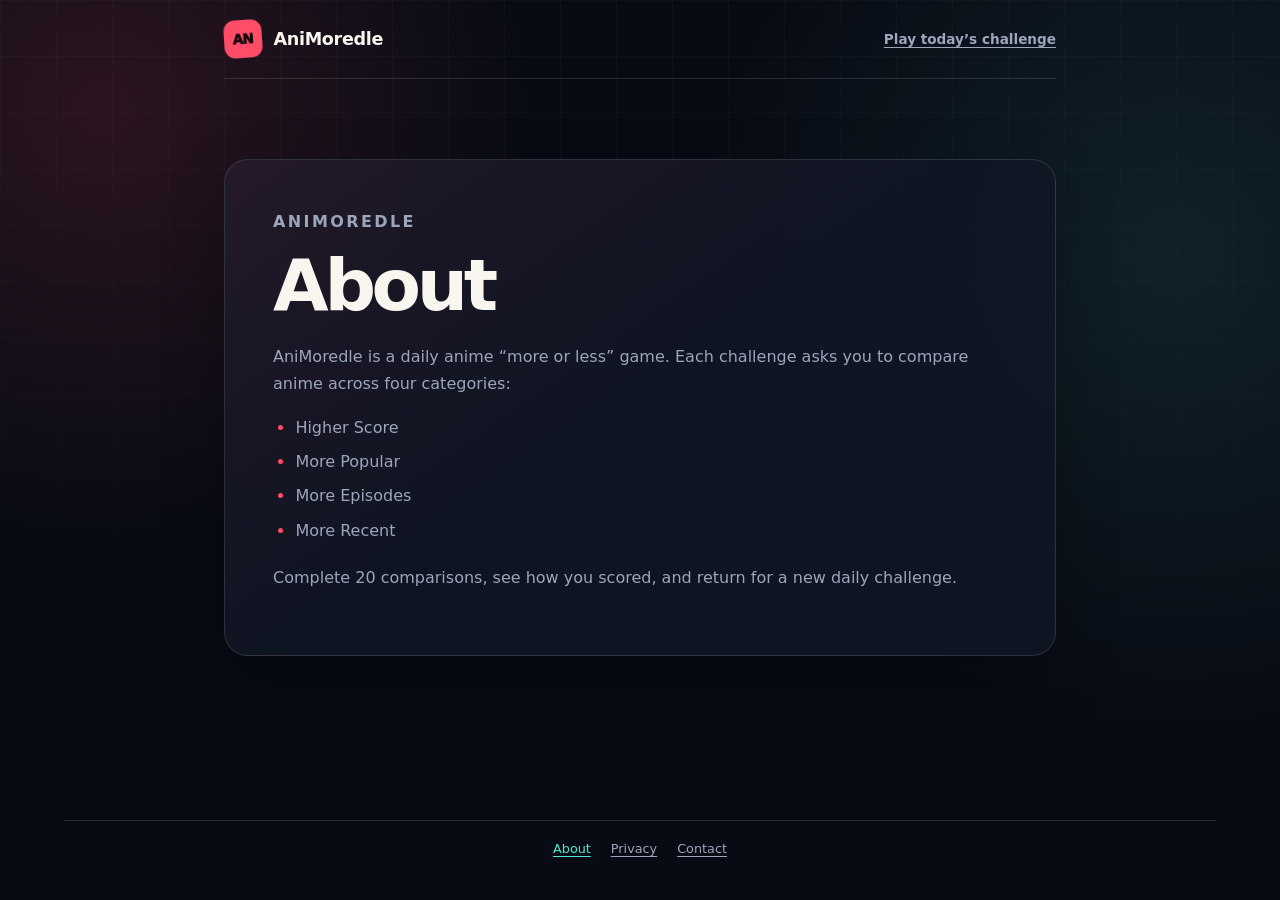
==== static/about.html @ 4f44a582 "add public site information pages" ====
<!doctype html>
<html lang="en">
  <head>
    <meta charset="utf-8">
    <meta name="viewport" content="width=device-width, initial-scale=1">
    <meta
      name="description"
      content="About AniMoredle, the daily anime more-or-less game."
    >
    <title>About | AniMoredle</title>
    <link rel="stylesheet" href="/static/styles.css">
  </head>
  <body class="information-page">
    <div class="page-glow" aria-hidden="true"></div>

    <main class="information-shell">
      <header class="information-header">
        <a class="brand" href="/" aria-label="AniMoredle home">
          <span class="brand-mark" aria-hidden="true">AN</span>
          <span>AniMoredle</span>
        </a>
        <a class="information-home-link" href="/">Play today’s challenge</a>
      </header>

      <article class="information-card">
        <p class="eyebrow">AniMoredle</p>
        <h1>About</h1>
        <p>
          AniMoredle is a daily anime “more or less” game. Each challenge asks
          you to compare anime across four categories:
        </p>
        <ul>
          <li>Higher Score</li>
          <li>More Popular</li>
          <li>More Episodes</li>
          <li>More Recent</li>
        </ul>
        <p>
          Complete 20 comparisons, see how you scored, and return for a new
          daily challenge.
        </p>
      </article>
    </main>

    <footer class="site-footer">
      <nav aria-label="Site information">
        <a href="/about" aria-current="page">About</a>
        <a href="/privacy">Privacy</a>
        <a href="/contact">Contact</a>
      </nav>
    </footer>
  </body>
</html>
---- static/styles.css ----
:root {
  color-scheme: dark;
  --bg: #080b14;
  --surface: #111625;
  --surface-raised: #171d2f;
  --line: rgba(255, 255, 255, 0.12);
  --text: #f8f6ee;
  --muted: #9ca5ba;
  --red: #ff4d67;
  --red-dark: #c92f4d;
  --cyan: #4ee7d5;
  --yellow: #ffd166;
  --success: #53e09b;
  --danger: #ff7185;
  --radius-large: 1.5rem;
  --radius-medium: 1rem;
  font-family:
    Inter, ui-sans-serif, system-ui, -apple-system, BlinkMacSystemFont, "Segoe UI",
    sans-serif;
}

* {
  box-sizing: border-box;
}

body {
  min-width: 20rem;
  min-height: 100vh;
  margin: 0;
  color: var(--text);
  background:
    radial-gradient(circle at 8% 12%, rgba(255, 77, 103, 0.14), transparent 27rem),
    radial-gradient(circle at 92% 28%, rgba(78, 231, 213, 0.1), transparent 30rem),
    var(--bg);
}

button,
a {
  -webkit-tap-highlight-color: transparent;
}

button {
  font: inherit;
}

[hidden] {
  display: none !important;
}

.page-glow {
  position: fixed;
  inset: 0;
  z-index: -1;
  pointer-events: none;
  background-image:
    linear-gradient(rgba(255, 255, 255, 0.022) 1px, transparent 1px),
    linear-gradient(90deg, rgba(255, 255, 255, 0.022) 1px, transparent 1px);
  background-size: 3.5rem 3.5rem;
  mask-image: linear-gradient(to bottom, black, transparent 85%);
}

.app-shell {
  width: min(72rem, calc(100% - 2rem));
  min-height: 100vh;
  margin: 0 auto;
  padding: 1.25rem 0 3rem;
}

.site-footer {
  width: min(72rem, calc(100% - 2rem));
  margin: 0 auto;
  padding: 1.25rem 0 2rem;
  color: var(--muted);
  border-top: 1px solid var(--line);
  font-size: 0.8rem;
}

.site-footer nav {
  display: flex;
  flex-wrap: wrap;
  justify-content: center;
  gap: 1.25rem;
}

.site-footer a,
.information-home-link,
.information-card a {
  color: inherit;
  text-underline-offset: 0.2em;
}

.site-footer a:hover,
.site-footer a[aria-current="page"],
.information-home-link:hover,
.information-card a:hover {
  color: var(--cyan);
}

.information-shell {
  width: min(52rem, calc(100% - 2rem));
  min-height: calc(100vh - 5rem);
  margin: 0 auto;
  padding: 1.25rem 0 3rem;
}

.information-header {
  display: flex;
  align-items: center;
  justify-content: space-between;
  gap: 1rem;
  padding-bottom: 1.25rem;
  border-bottom: 1px solid var(--line);
}

.information-home-link {
  color: var(--muted);
  font-size: 0.85rem;
  font-weight: 750;
}

.information-card {
  margin-top: clamp(2rem, 7vw, 5rem);
  padding: clamp(1.5rem, 5vw, 3rem);
  background:
    linear-gradient(145deg, rgba(255, 77, 103, 0.08), transparent 48%),
    rgba(17, 22, 37, 0.88);
  border: 1px solid var(--line);
  border-radius: var(--radius-large);
  box-shadow: 0 1.5rem 4rem rgba(0, 0, 0, 0.24);
}

.information-card h1 {
  margin: 0 0 1.5rem;
  font-size: clamp(2.5rem, 8vw, 4.5rem);
  line-height: 0.95;
  letter-spacing: -0.06em;
}

.information-card h2 {
  margin: 2rem 0 0.6rem;
  color: var(--cyan);
  font-size: 1.15rem;
}

.information-card p,
.information-card li {
  color: var(--muted);
  font-size: 1rem;
  line-height: 1.7;
}

.information-card p {
  margin: 0 0 1rem;
}

.information-card ul {
  display: grid;
  gap: 0.45rem;
  margin: 1rem 0 1.25rem;
  padding-left: 1.4rem;
}

.information-card li::marker {
  color: var(--red);
}

.information-card .contact-email {
  color: var(--cyan);
  font-size: clamp(1rem, 4vw, 1.35rem);
  font-weight: 800;
  overflow-wrap: anywhere;
}

.topbar {
  display: flex;
  align-items: center;
  justify-content: space-between;
  gap: 1rem;
  padding-bottom: 1.25rem;
  border-bottom: 1px solid var(--line);
}

.topbar-actions,
.main-nav,
.month-controls,
.result-actions,
.calendar-legend {
  display: flex;
  align-items: center;
}

.topbar-actions {
  gap: 1rem;
}

.main-nav {
  gap: 0.25rem;
  padding: 0.25rem;
  background: rgba(17, 22, 37, 0.82);
  border: 1px solid var(--line);
  border-radius: 0.8rem;
}

.nav-button {
  padding: 0.55rem 0.75rem;
  color: var(--muted);
  background: transparent;
  border: 0;
  border-radius: 0.55rem;
  font-size: 0.82rem;
  font-weight: 800;
  cursor: pointer;
}

.nav-button.is-active {
  color: var(--text);
  background: var(--surface-raised);
}

.brand {
  display: inline-flex;
  align-items: center;
  gap: 0.75rem;
  color: var(--text);
  font-size: 1.1rem;
  font-weight: 800;
  letter-spacing: -0.02em;
  text-decoration: none;
}

.brand-mark {
  display: grid;
  width: 2.35rem;
  height: 2.35rem;
  place-items: center;
  color: #12070b;
  background: var(--red);
  border-radius: 0.7rem;
  font-size: 0.85rem;
  font-weight: 950;
  letter-spacing: -0.05em;
  transform: rotate(-4deg);
}

.daily-badge {
  display: flex;
  align-items: center;
  gap: 0.55rem;
  color: var(--muted);
  font-size: 0.875rem;
}

.daily-badge span {
  color: var(--cyan);
  font-weight: 750;
}

.daily-badge span.is-playtest {
  color: var(--yellow);
  letter-spacing: 0.08em;
}

.daily-badge span::before {
  display: inline-block;
  width: 0.45rem;
  height: 0.45rem;
  margin-right: 0.45rem;
  background: var(--cyan);
  border-radius: 50%;
  box-shadow: 0 0 0.8rem var(--cyan);
  content: "";
}

.game-screen {
  padding-top: clamp(1.5rem, 4vw, 3rem);
}

.landing-screen {
  max-width: 64rem;
  margin: 0 auto;
  padding: clamp(2rem, 5vw, 4rem) 0;
}

.landing-info-grid {
  display: grid;
  gap: 1rem;
}

.landing-hero,
.landing-panel {
  background: rgba(17, 22, 37, 0.84);
  border: 1px solid var(--line);
  border-radius: var(--radius-large);
}

.landing-hero {
  position: relative;
  padding: clamp(1.75rem, 5vw, 3.5rem);
  overflow: hidden;
  background:
    linear-gradient(135deg, rgba(255, 77, 103, 0.14), transparent 55%),
    rgba(17, 22, 37, 0.9);
}

.landing-hero::after {
  position: absolute;
  top: -5rem;
  right: -4rem;
  width: 14rem;
  height: 14rem;
  background: rgba(78, 231, 213, 0.08);
  border-radius: 50%;
  content: "";
  pointer-events: none;
}

.landing-hero h1 {
  position: relative;
  margin: 0;
  font-size: clamp(3.25rem, 9vw, 6.5rem);
  line-height: 0.9;
  letter-spacing: -0.075em;
}

.landing-date {
  display: block;
  margin-top: 1.25rem;
  color: var(--cyan);
  font-weight: 800;
}

.landing-summary {
  max-width: 34rem;
  margin: 0.8rem 0 1.5rem;
  color: var(--muted);
  font-size: clamp(1rem, 2vw, 1.2rem);
  line-height: 1.55;
}

.landing-cta {
  min-width: min(100%, 15rem);
}

.landing-info-grid {
  grid-template-columns: repeat(2, minmax(0, 1fr));
  margin-top: 1rem;
}

.landing-panel {
  padding: 1.25rem;
}

.landing-panel h2 {
  margin: 0;
  font-size: 1.25rem;
  letter-spacing: -0.025em;
}

.category-preview-list,
.how-it-works-list {
  margin: 1rem 0 0;
  padding: 0;
}

.category-preview-list {
  display: grid;
  grid-template-columns: repeat(2, minmax(0, 1fr));
  gap: 0.55rem;
  list-style: none;
}

.category-preview-list li {
  padding: 0.65rem 0.75rem;
  background: var(--surface-raised);
  border: 1px solid var(--line);
  border-radius: 0.7rem;
  font-size: 0.85rem;
  font-weight: 750;
}

.how-it-works-list {
  display: grid;
  gap: 0.55rem;
  padding-left: 1.4rem;
  color: var(--muted);
  line-height: 1.45;
}

.how-it-works-list li::marker {
  color: var(--yellow);
  font-weight: 900;
}

.round-intro {
  display: grid;
  min-height: calc(100vh - 6rem);
  place-content: center;
  justify-items: center;
  padding: 3rem 1rem;
  text-align: center;
  animation: intro-arrive 360ms ease-out both;
}

.round-complete-screen {
  display: grid;
  min-height: calc(100vh - 6rem);
  place-content: center;
  padding: 3rem 1rem;
  animation: intro-arrive 360ms ease-out both;
}

.round-complete-card {
  width: min(100%, 42rem);
  padding: clamp(1.5rem, 5vw, 3rem);
  overflow: hidden;
  background:
    linear-gradient(145deg, rgba(78, 231, 213, 0.1), transparent 52%),
    rgba(17, 22, 37, 0.92);
  border: 1px solid var(--line);
  border-radius: var(--radius-large);
  text-align: center;
  box-shadow: 0 1.5rem 4rem rgba(0, 0, 0, 0.28);
}

.round-complete-card h1 {
  margin: 0;
  font-size: clamp(2.5rem, 8vw, 5rem);
  line-height: 0.95;
  letter-spacing: -0.06em;
  text-transform: uppercase;
}

.round-complete-score {
  margin: 1rem 0 1.5rem;
  color: var(--yellow);
  font-size: clamp(1.8rem, 5vw, 2.7rem);
  font-weight: 900;
}

.next-category-preview {
  padding: 1.25rem;
  background: rgba(8, 11, 20, 0.58);
  border: 1px solid var(--line);
  border-radius: var(--radius-medium);
}

.next-category-preview h2 {
  margin: 0;
  color: var(--cyan);
  font-size: clamp(1.5rem, 5vw, 2.4rem);
  letter-spacing: -0.04em;
  text-transform: uppercase;
}

.next-category-preview p:last-child {
  margin: 0.65rem 0 0;
  color: var(--muted);
  line-height: 1.5;
}

.round-transition-ad-slot {
  display: grid;
  min-height: 5.5rem;
  margin: 1rem 0;
  place-items: center;
  color: var(--muted);
  background: rgba(8, 11, 20, 0.42);
  border: 1px dashed var(--line);
  border-radius: var(--radius-medium);
  font-size: 0.68rem;
  font-weight: 850;
  letter-spacing: 0.18em;
}

.results-ad-slot {
  display: grid;
  width: min(100%, 28rem);
  min-height: 5.5rem;
  margin: 0 0 1.25rem;
  place-items: center;
  color: var(--muted);
  background: rgba(17, 22, 37, 0.62);
  border: 1px dashed var(--line);
  border-radius: var(--radius-medium);
  font-size: 0.68rem;
  font-weight: 850;
  letter-spacing: 0.18em;
}

.round-complete-card > .primary-button {
  width: 100%;
}

.desktop-ad-rail {
  display: none;
}

.mobile-ad-slot {
  display: none;
}

@media (min-width: 1600px) and (min-height: 650px) {
  .desktop-ad-rail {
    position: fixed;
    top: 6.5rem;
    right: max(1rem, calc((100vw - 72rem) / 2 - 13rem));
    display: grid;
    width: clamp(9rem, calc((100vw - 72rem) / 2 - 2rem), 12rem);
    min-height: min(34rem, calc(100vh - 9rem));
    place-items: center;
    color: var(--muted);
    background: rgba(17, 22, 37, 0.72);
    border: 1px dashed var(--line);
    border-radius: var(--radius-medium);
    font-size: 0.68rem;
    font-weight: 850;
    letter-spacing: 0.18em;
    pointer-events: none;
  }
}

.intro-round {
  margin: 0 0 1.1rem;
  color: var(--red);
  font-size: 0.9rem;
  font-weight: 900;
  letter-spacing: 0.22em;
  text-transform: uppercase;
}

.round-intro h1 {
  max-width: 68rem;
  margin: 0;
  font-size: clamp(3.5rem, 11vw, 8rem);
  line-height: 0.86;
  letter-spacing: -0.075em;
  text-transform: uppercase;
}

.round-intro p:not(.intro-round) {
  max-width: 38rem;
  margin: 1.5rem 0 0;
  color: var(--muted);
  font-size: clamp(1rem, 2.4vw, 1.35rem);
  line-height: 1.5;
}

.intro-line {
  width: min(12rem, 50vw);
  height: 0.3rem;
  margin-top: 2rem;
  overflow: hidden;
  background: rgba(255, 255, 255, 0.08);
  border-radius: 999px;
}

.intro-line::after {
  display: block;
  width: 100%;
  height: 100%;
  background: linear-gradient(90deg, var(--red), var(--yellow));
  border-radius: inherit;
  animation: intro-countdown 1.2s linear both;
  content: "";
  transform-origin: left;
}

.game-status {
  display: flex;
  align-items: flex-end;
  justify-content: space-between;
  gap: 2rem;
}

.category-heading h1,
.center-state h1,
.results-screen h1 {
  margin: 0;
  font-size: clamp(2rem, 5vw, 3.5rem);
  line-height: 1;
  letter-spacing: -0.055em;
}

.eyebrow {
  margin: 0 0 0.65rem;
  color: var(--red);
  font-size: 0.8rem;
  font-weight: 850;
  letter-spacing: 0.15em;
  text-transform: uppercase;
}

.question {
  margin: 0.7rem 0 0;
  color: var(--muted);
  font-size: clamp(1rem, 2vw, 1.15rem);
}

.scoreboard {
  display: flex;
  flex: 0 0 auto;
  gap: 0.75rem;
}

.scoreboard > div {
  min-width: 7.5rem;
  padding: 0.9rem 1rem;
  background: rgba(17, 22, 37, 0.82);
  border: 1px solid var(--line);
  border-radius: var(--radius-medium);
}

.score-label {
  display: block;
  margin-bottom: 0.2rem;
  color: var(--muted);
  font-size: 0.75rem;
  font-weight: 750;
  letter-spacing: 0.08em;
  text-transform: uppercase;
}

.scoreboard strong {
  font-size: 1.15rem;
  font-variant-numeric: tabular-nums;
}

.comparison-label {
  margin: 1.5rem 0 0.8rem;
  color: var(--muted);
  font-size: 0.8rem;
  font-weight: 750;
  letter-spacing: 0.1em;
  text-align: center;
  text-transform: uppercase;
}

.review-stats {
  color: var(--muted);
  font-size: 0.78rem;
  text-align: center;
}

.review-stats {
  margin: 0.8rem 0 0;
}

.anime-grid {
  display: grid;
  grid-template-columns: repeat(2, minmax(0, 1fr));
  gap: clamp(1rem, 3vw, 2rem);
  max-width: 58rem;
  margin: 0 auto;
}

.anime-card {
  position: relative;
  display: grid;
  grid-template-columns: minmax(8rem, 45%) 1fr;
  min-height: 20rem;
  padding: 0;
  overflow: hidden;
  color: var(--text);
  text-align: left;
  background: var(--surface);
  border: 1px solid var(--line);
  border-radius: var(--radius-large);
  box-shadow: 0 1.2rem 3.5rem rgba(0, 0, 0, 0.25);
  cursor: pointer;
  transition:
    border-color 160ms ease,
    box-shadow 160ms ease,
    transform 160ms ease;
}

.anime-card:not(:disabled):hover {
  border-color: rgba(255, 77, 103, 0.75);
  box-shadow: 0 1.4rem 4rem rgba(0, 0, 0, 0.36);
  transform: translateY(-0.2rem);
}

.anime-card:focus-visible,
.primary-button:focus-visible,
.secondary-button:focus-visible,
.nav-button:focus-visible,
.icon-button:focus-visible,
.calendar-day:focus-visible,
.brand:focus-visible {
  outline: 0.2rem solid var(--cyan);
  outline-offset: 0.2rem;
}

.site-footer a:focus-visible,
.information-home-link:focus-visible,
.information-card a:focus-visible {
  outline: 0.2rem solid var(--cyan);
  outline-offset: 0.2rem;
}

.anime-card:disabled {
  cursor: default;
}

.anime-card.is-dimmed {
  opacity: 0.62;
}

.anime-card.is-correct {
  border-color: var(--success);
  box-shadow: 0 0 0 1px var(--success), 0 1.2rem 3.5rem rgba(20, 128, 83, 0.24);
}

.anime-card.is-incorrect {
  border-color: var(--danger);
}

.anime-card.is-carried {
  border-color: rgba(78, 231, 213, 0.7);
  box-shadow: 0 0 0 1px rgba(78, 231, 213, 0.25), 0 1.2rem 3.5rem rgba(0, 0, 0, 0.25);
}

.anime-card.is-pending-choice {
  border-color: var(--cyan);
  box-shadow: 0 0 0 1px rgba(78, 231, 213, 0.35), 0 1.2rem 3.5rem rgba(0, 0, 0, 0.25);
}

.anime-card.chain-exit-left {
  pointer-events: none;
  animation: card-exit-left 420ms cubic-bezier(0.55, 0, 0.8, 0.45) forwards;
}

.anime-card.chain-carry-left {
  z-index: 2;
  pointer-events: none;
  animation: card-carry-left 420ms cubic-bezier(0.2, 0.75, 0.2, 1) forwards;
}

.anime-card.chain-enter-right {
  animation: challenger-enter-right 360ms cubic-bezier(0.2, 0.75, 0.2, 1) both;
}

.anime-card.round-exit {
  pointer-events: none;
  animation: round-cards-exit 340ms ease-in forwards;
}

.cover-wrap {
  position: relative;
  min-height: 20rem;
  overflow: hidden;
  background: #20263a;
}

.cover-wrap::after {
  position: absolute;
  inset: auto 0 0;
  height: 35%;
  pointer-events: none;
  background: linear-gradient(transparent, rgba(8, 11, 20, 0.5));
  content: "";
}

.cover-image {
  width: 100%;
  height: 100%;
  object-fit: cover;
}

.cover-placeholder {
  display: grid;
  width: 100%;
  height: 100%;
  min-height: inherit;
  place-items: center;
  padding: 1rem;
  color: var(--muted);
  background:
    linear-gradient(145deg, rgba(255, 77, 103, 0.14), transparent 50%),
    linear-gradient(315deg, rgba(78, 231, 213, 0.12), transparent 55%),
    #171d2f;
  font-size: 0.85rem;
  font-weight: 750;
  letter-spacing: 0.08em;
  text-align: center;
  text-transform: uppercase;
}

.card-copy {
  display: flex;
  flex-direction: column;
  justify-content: center;
  min-width: 0;
  padding: clamp(1rem, 2.5vw, 1.6rem);
}

.anime-title {
  margin: 0;
  overflow-wrap: anywhere;
  font-size: clamp(1.15rem, 2.4vw, 1.6rem);
  line-height: 1.15;
  letter-spacing: -0.035em;
}

.series-context {
  display: grid;
  gap: 0.2rem;
  margin: 1rem 0 0;
}

.series-label {
  margin: 0;
  color: var(--red);
  font-size: 0.78rem;
  font-weight: 850;
  letter-spacing: 0.11em;
  text-transform: uppercase;
}

.metric-reveal {
  margin: 1rem 0 0;
  padding-top: 1rem;
  color: var(--text);
  border-top: 1px solid var(--line);
  font-size: 0.95rem;
  font-weight: 750;
  line-height: 1.45;
}

.card-verdict {
  position: absolute;
  top: 0.8rem;
  right: 0.8rem;
  z-index: 2;
  padding: 0.45rem 0.65rem;
  color: var(--bg);
  background: var(--text);
  border-radius: 999px;
  font-size: 0.72rem;
  font-weight: 900;
  letter-spacing: 0.08em;
  text-transform: uppercase;
}

.primary-button {
  min-height: 3rem;
  padding: 0.75rem 1.15rem;
  color: #19080d;
  background: var(--red);
  border: 0;
  border-radius: 0.8rem;
  box-shadow: 0 0.55rem 1.4rem rgba(255, 77, 103, 0.2);
  font-weight: 850;
  cursor: pointer;
}

.primary-button:hover {
  background: #ff6980;
}

.secondary-button,
.icon-button {
  min-height: 3rem;
  color: var(--text);
  background: var(--surface-raised);
  border: 1px solid var(--line);
  border-radius: 0.8rem;
  font-weight: 800;
  cursor: pointer;
}

.secondary-button {
  padding: 0.75rem 1.15rem;
}

#review-button {
  text-transform: none;
}

.icon-button {
  width: 3rem;
  padding: 0;
  font-size: 1.15rem;
}

.secondary-button:hover,
.icon-button:hover {
  border-color: rgba(78, 231, 213, 0.65);
}

.request-error {
  max-width: 58rem;
  margin: 1rem auto 0;
  padding: 0.85rem 1rem;
  color: #ffd8de;
  background: rgba(255, 77, 103, 0.1);
  border: 1px solid rgba(255, 113, 133, 0.45);
  border-radius: 0.8rem;
  text-align: center;
}

.retry-completion {
  display: block;
  margin: 1rem auto 0;
}

.center-state,
.results-screen {
  display: grid;
  min-height: calc(100vh - 6rem);
  place-content: center;
  justify-items: center;
  padding: 3rem 1rem;
  text-align: center;
}

.center-state p,
.results-copy {
  max-width: 32rem;
  margin: 1rem 0 1.5rem;
  color: var(--muted);
  font-size: 1rem;
  line-height: 1.6;
}

.loader {
  width: 2.8rem;
  height: 2.8rem;
  margin-bottom: 1.5rem;
  border: 0.22rem solid rgba(255, 255, 255, 0.1);
  border-top-color: var(--red);
  border-radius: 50%;
  animation: spin 800ms linear infinite;
}

.state-symbol {
  display: grid;
  width: 3rem;
  height: 3rem;
  margin-bottom: 1.25rem;
  place-items: center;
  color: var(--danger);
  border: 1px solid currentColor;
  border-radius: 50%;
  font-size: 1.4rem;
  font-weight: 900;
}

.results-screen {
  min-height: calc(100vh - 5rem);
}

.result-actions {
  flex-wrap: wrap;
  justify-content: center;
  gap: 0.75rem;
}

.review-screen {
  max-width: 58rem;
  margin: 0 auto;
  padding: clamp(2rem, 5vw, 4rem) 0;
}

.review-heading {
  display: flex;
  align-items: end;
  justify-content: space-between;
  gap: 1rem;
  margin-bottom: 2rem;
}

.review-heading h1 {
  margin: 0;
  font-size: clamp(2rem, 5vw, 3.5rem);
  letter-spacing: -0.05em;
}

.review-heading p:not(.eyebrow) {
  margin: 0.7rem 0 0;
  color: var(--muted);
}

.review-round {
  margin-bottom: 2.25rem;
}

.review-round h2 {
  margin: 0 0 0.8rem;
  color: var(--cyan);
  font-size: 1rem;
  letter-spacing: 0.04em;
}

.review-item {
  margin-bottom: 0.65rem;
  padding: 0.85rem;
  background: var(--surface);
  border: 1px solid var(--line);
  border-radius: var(--radius-medium);
}

.review-status {
  margin: 0 0 0.6rem;
  font-size: 0.75rem;
  font-weight: 850;
  letter-spacing: 0.08em;
  text-transform: uppercase;
}

.review-status.correct {
  color: var(--success);
}

.review-status.incorrect {
  color: var(--danger);
}

.review-pair {
  display: grid;
  grid-template-columns: repeat(2, minmax(0, 1fr));
  gap: 0.65rem;
}

.review-side {
  display: flex;
  min-width: 0;
  flex-direction: column;
  gap: 0.3rem;
  padding: 0.75rem;
  border: 1px solid var(--line);
  border-radius: 0.75rem;
}

.review-side.is-correct {
  border-color: var(--success);
}

.review-side.is-incorrect {
  border-color: var(--danger);
}

.review-labels {
  display: flex;
  min-height: 1rem;
  flex-wrap: wrap;
  gap: 0.35rem;
  color: var(--muted);
  font-size: 0.63rem;
  font-weight: 850;
  letter-spacing: 0.05em;
  text-transform: uppercase;
}

.review-side strong,
.review-metric {
  overflow-wrap: anywhere;
}

.review-side strong {
  line-height: 1.25;
}

.review-metric {
  color: var(--muted);
  font-size: 0.82rem;
}

.archive-screen {
  padding-top: clamp(2rem, 5vw, 4rem);
}

.archive-heading {
  display: flex;
  align-items: flex-end;
  justify-content: space-between;
  gap: 2rem;
  margin-bottom: 2rem;
}

.archive-heading h1 {
  margin: 0;
  font-size: clamp(2.5rem, 6vw, 4.5rem);
  letter-spacing: -0.06em;
}

.archive-heading p:not(.eyebrow) {
  margin: 0.75rem 0 0;
  color: var(--muted);
}

.month-controls {
  gap: 0.75rem;
}

.month-controls h2 {
  min-width: 12rem;
  margin: 0;
  font-size: 1.2rem;
  text-align: center;
}

.calendar-shell {
  overflow: hidden;
  background: rgba(17, 22, 37, 0.78);
  border: 1px solid var(--line);
  border-radius: var(--radius-large);
}

.calendar-weekdays,
.calendar-grid {
  display: grid;
  grid-template-columns: repeat(7, minmax(0, 1fr));
}

.calendar-weekdays {
  color: var(--muted);
  background: rgba(255, 255, 255, 0.025);
  border-bottom: 1px solid var(--line);
}

.calendar-weekdays span {
  padding: 0.8rem 0.4rem;
  font-size: 0.72rem;
  font-weight: 850;
  letter-spacing: 0.08em;
  text-align: center;
  text-transform: uppercase;
}

.calendar-day {
  display: flex;
  min-width: 0;
  min-height: 7rem;
  flex-direction: column;
  align-items: flex-start;
  justify-content: space-between;
  gap: 0.5rem;
  padding: 0.8rem;
  color: var(--muted);
  background: transparent;
  border: 0;
  border-right: 1px solid var(--line);
  border-bottom: 1px solid var(--line);
  text-align: left;
}

.calendar-day:nth-child(7n) {
  border-right: 0;
}

.calendar-day strong {
  color: inherit;
  font-size: 1rem;
}

.calendar-day span {
  overflow: hidden;
  font-size: 0.72rem;
  font-weight: 750;
  text-overflow: ellipsis;
}

.calendar-day:disabled {
  color: rgba(156, 165, 186, 0.42);
}

.calendar-day.has-challenge {
  color: var(--text);
  background: rgba(255, 77, 103, 0.08);
  cursor: pointer;
}

.calendar-day.has-challenge:hover {
  background: rgba(255, 77, 103, 0.16);
}

.calendar-day.has-challenge:disabled {
  opacity: 0.55;
  cursor: not-allowed;
}

.calendar-day.is-completed {
  background: rgba(78, 231, 213, 0.1);
}

.calendar-day.is-completed span {
  color: var(--cyan);
}

.calendar-day.is-today {
  box-shadow: inset 0 0 0 2px var(--yellow);
}

.calendar-day.is-empty {
  pointer-events: none;
}

.calendar-day.is-before-public-history {
  justify-content: flex-start;
  color: var(--muted);
  background: transparent;
  pointer-events: none;
}

.calendar-legend {
  flex-wrap: wrap;
  gap: 1rem;
  margin-top: 1rem;
  color: var(--muted);
  font-size: 0.78rem;
}

.calendar-legend span {
  display: inline-flex;
  align-items: center;
  gap: 0.4rem;
}

.legend-dot {
  width: 0.65rem;
  height: 0.65rem;
  border-radius: 50%;
}

.legend-dot.available {
  background: var(--red);
}

.legend-dot.completed {
  background: var(--cyan);
}

.legend-dot.today {
  background: var(--yellow);
}

.final-score-ring {
  display: grid;
  width: 13rem;
  height: 13rem;
  margin-top: 2rem;
  place-content: center;
  background:
    radial-gradient(circle, var(--surface) 61%, transparent 62%),
    conic-gradient(var(--red), var(--yellow), var(--cyan), var(--red));
  border-radius: 50%;
  box-shadow: 0 1rem 3rem rgba(0, 0, 0, 0.35);
}

.final-score-ring strong,
.final-score-ring span {
  display: block;
  text-align: center;
}

.final-score-ring strong {
  font-size: 1.75rem;
  letter-spacing: -0.04em;
}

.final-score-ring span {
  margin-top: 0.25rem;
  color: var(--muted);
  font-size: 0.85rem;
}

.noscript-message {
  padding: 1rem;
  color: var(--text);
  background: var(--danger);
}

@keyframes spin {
  to {
    transform: rotate(360deg);
  }
}

@keyframes intro-arrive {
  from {
    opacity: 0;
    transform: translateY(0.8rem);
  }
}

@keyframes intro-countdown {
  from {
    transform: scaleX(0);
  }
}

@keyframes card-exit-left {
  to {
    opacity: 0;
    transform: translateX(calc(-100% - 2rem)) rotate(-2deg);
  }
}

@keyframes card-carry-left {
  to {
    transform: translate(
      var(--chain-shift-x, calc(-100% - 2rem)),
      var(--chain-shift-y, 0)
    );
  }
}

@keyframes challenger-enter-right {
  from {
    opacity: 0;
    transform: translateX(min(35vw, 18rem));
  }
}

@keyframes round-cards-exit {
  to {
    opacity: 0;
    transform: translateX(-35%);
  }
}

@media (max-width: 760px) {
  body.has-mobile-ad {
    padding-bottom: calc(5.75rem + env(safe-area-inset-bottom, 0px));
  }

  .mobile-ad-slot {
    position: fixed;
    right: max(0.65rem, env(safe-area-inset-right, 0px));
    bottom: max(0.65rem, env(safe-area-inset-bottom, 0px));
    left: max(0.65rem, env(safe-area-inset-left, 0px));
    z-index: 20;
    display: flex;
    min-height: 4.25rem;
    align-items: center;
    justify-content: center;
    color: var(--muted);
    background: rgba(17, 22, 37, 0.97);
    border: 1px dashed rgba(255, 255, 255, 0.2);
    border-radius: var(--radius-medium);
    box-shadow: 0 0.8rem 2rem rgba(0, 0, 0, 0.42);
    font-size: 0.68rem;
    font-weight: 850;
    letter-spacing: 0.18em;
  }

  .mobile-ad-slot button {
    position: absolute;
    top: 50%;
    right: 0.35rem;
    width: 2.75rem;
    height: 2.75rem;
    padding: 0;
    color: var(--muted);
    background: transparent;
    border: 0;
    border-radius: 50%;
    font-size: 1.35rem;
    line-height: 1;
    cursor: pointer;
    transform: translateY(-50%);
  }

  .mobile-ad-slot button:hover,
  .mobile-ad-slot button:focus-visible {
    color: var(--text);
    background: rgba(255, 255, 255, 0.08);
    outline: 2px solid var(--cyan);
    outline-offset: -2px;
  }

  .app-shell {
    width: min(100% - 1.25rem, 42rem);
    padding-top: 0.75rem;
  }

  .daily-badge span {
    display: none;
  }

  .topbar-actions {
    gap: 0.5rem;
  }

  .archive-heading {
    align-items: stretch;
    flex-direction: column;
  }

  .month-controls {
    justify-content: space-between;
  }

  .calendar-day {
    min-height: 5.5rem;
    padding: 0.55rem;
  }

  .game-status {
    align-items: stretch;
    flex-direction: column;
    gap: 1.25rem;
  }

  .round-intro {
    min-height: calc(100vh - 5rem);
  }

  .round-complete-screen {
    min-height: calc(100vh - 5rem);
    padding: 2rem 0;
  }

  .round-intro h1 {
    font-size: clamp(3.25rem, 18vw, 5.5rem);
  }

  .scoreboard > div {
    flex: 1;
    min-width: 0;
  }

  .anime-grid {
    grid-template-columns: 1fr;
    max-width: 34rem;
  }

  .anime-card {
    min-height: 14rem;
  }

  .cover-wrap {
    min-height: 14rem;
  }
}

@media (max-width: 430px) {
  .brand {
    font-size: 1rem;
  }

  .information-header {
    align-items: flex-start;
    flex-direction: column;
  }

  .daily-badge {
    display: none;
  }

  .topbar {
    align-items: flex-start;
  }

  .nav-button {
    padding-inline: 0.6rem;
  }

  .calendar-weekdays span {
    font-size: 0.62rem;
  }

  .calendar-day {
    min-height: 4.6rem;
    padding: 0.4rem;
  }

  .calendar-day span {
    font-size: 0.61rem;
  }

  .result-actions {
    align-items: stretch;
    flex-direction: column;
    width: 100%;
  }

  .result-actions button {
    width: 100%;
  }

  .landing-screen {
    padding-top: 1.5rem;
  }

  .landing-hero {
    padding: 1.5rem;
  }

  .landing-info-grid,
  .category-preview-list {
    grid-template-columns: 1fr;
  }

  .landing-cta {
    width: 100%;
  }

  .review-heading {
    align-items: stretch;
    flex-direction: column;
  }

  .review-heading button {
    align-self: flex-start;
  }

  .review-item {
    padding: 0.65rem;
  }

  .review-pair {
    gap: 0.4rem;
  }

  .review-side {
    padding: 0.55rem;
  }

  .review-side strong {
    font-size: 0.85rem;
  }

  .review-metric {
    font-size: 0.75rem;
  }

  .anime-card {
    grid-template-columns: 42% 1fr;
  }

  .card-copy {
    padding: 0.9rem;
  }

}

@media (prefers-reduced-motion: reduce) {
  *,
  *::before,
  *::after {
    scroll-behavior: auto !important;
    transition-duration: 0.01ms !important;
    animation-duration: 0.01ms !important;
    animation-iteration-count: 1 !important;
  }
}
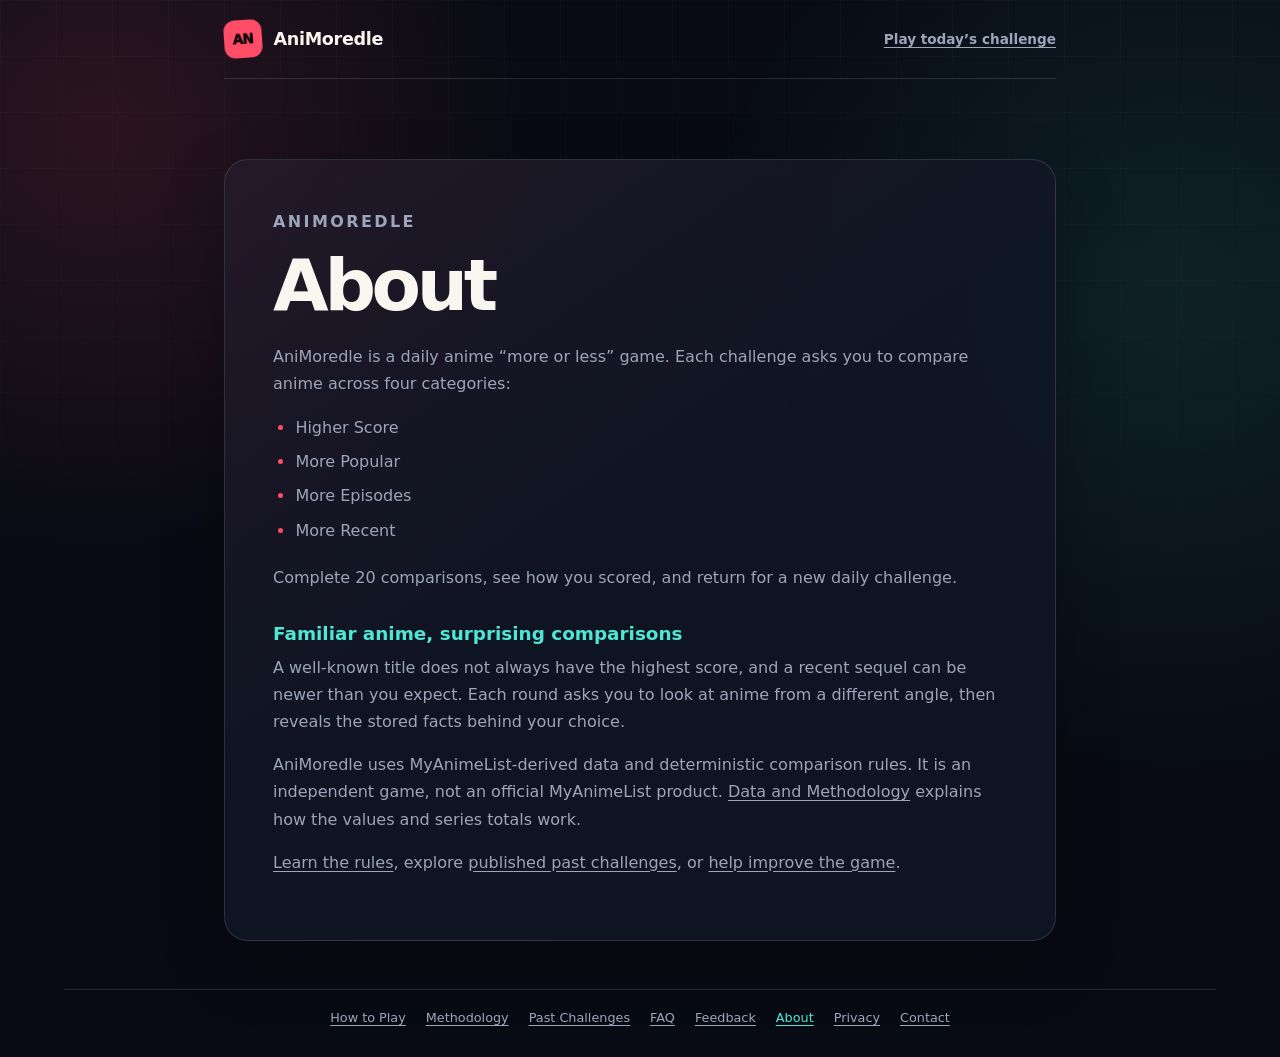
==== commit 9c31e629: "Improve public guides, historical recaps, and private feedback" ====
--- a/static/about.html
+++ b/static/about.html
@@ -3,12 +3,14 @@
   <head>
     <meta charset="utf-8">
     <meta name="viewport" content="width=device-width, initial-scale=1">
+    <meta name="google-adsense-account" content="ca-pub-7045982233365027">
     <meta
       name="description"
       content="About AniMoredle, the daily anime more-or-less game."
     >
     <title>About | AniMoredle</title>
-    <link rel="stylesheet" href="/static/styles.css">
+    <link rel="canonical" href="https://animoredle.com/about">
+    <link rel="stylesheet" href="/static/styles.css?v=public-site-1">
   </head>
   <body class="information-page">
     <div class="page-glow" aria-hidden="true"></div>
@@ -39,11 +41,17 @@
           Complete 20 comparisons, see how you scored, and return for a new
           daily challenge.
         </p>
+        <h2>Familiar anime, surprising comparisons</h2>
+        <p>A well-known title does not always have the highest score, and a recent sequel can be newer than you expect. Each round asks you to look at anime from a different angle, then reveals the stored facts behind your choice.</p>
+        <p>AniMoredle uses MyAnimeList-derived data and deterministic comparison rules. It is an independent game, not an official MyAnimeList product. <a href="/methodology">Data and Methodology</a> explains how the values and series totals work.</p>
+        <p><a href="/how-to-play">Learn the rules</a>, explore <a href="/past-challenges">published past challenges</a>, or <a href="/feedback">help improve the game</a>.</p>
       </article>
     </main>
 
     <footer class="site-footer">
       <nav aria-label="Site information">
+        <a href="/how-to-play">How to Play</a><a href="/methodology">Methodology</a>
+        <a href="/past-challenges">Past Challenges</a><a href="/faq">FAQ</a><a href="/feedback">Feedback</a>
         <a href="/about" aria-current="page">About</a>
         <a href="/privacy">Privacy</a>
         <a href="/contact">Contact</a>
--- a/static/styles.css
+++ b/static/styles.css
@@ -171,6 +171,210 @@
   overflow-wrap: anywhere;
 }
 
+.site-introduction {
+  width: min(64rem, calc(100% - 2rem));
+  margin: 0 auto 2rem;
+  padding: clamp(1.5rem, 4vw, 2.5rem);
+  background: rgba(17, 22, 37, 0.65);
+  border: 1px solid var(--line);
+  border-radius: var(--radius-large);
+}
+
+body.information-page {
+  min-width: 0;
+}
+
+.information-card {
+  overflow-wrap: anywhere;
+}
+
+.site-introduction h2 {
+  margin: 0 0 1rem;
+  font-size: clamp(1.7rem, 4vw, 2.4rem);
+  letter-spacing: -0.04em;
+}
+
+.site-introduction h3 {
+  color: var(--text);
+  font-size: 1.05rem;
+}
+
+.site-introduction p,
+.site-introduction li {
+  color: var(--muted);
+  line-height: 1.7;
+}
+
+.site-introduction a,
+.help-link,
+.information-card .text-cta {
+  color: var(--cyan);
+  text-underline-offset: 0.2em;
+}
+
+.content-grid {
+  display: grid;
+  grid-template-columns: repeat(2, minmax(0, 1fr));
+  gap: 1.5rem;
+}
+
+.content-grid ul {
+  padding-left: 1.2rem;
+}
+
+.public-history-shell {
+  width: min(64rem, calc(100% - 2rem));
+}
+
+.past-challenge-list,
+.recap-comparisons {
+  list-style: none;
+  padding: 0 !important;
+}
+
+.past-challenge-list > li,
+.recap-comparisons > li {
+  margin: 1rem 0;
+  padding: 1.25rem;
+  border: 1px solid var(--line);
+  border-radius: var(--radius-medium);
+  background: rgba(8, 11, 20, 0.45);
+}
+
+.past-challenge-list h2,
+.recap-comparisons h3 {
+  margin-top: 0;
+}
+
+.pagination,
+.anime-references {
+  display: flex;
+  flex-wrap: wrap;
+  gap: 0.75rem 1.5rem;
+}
+
+.pagination {
+  justify-content: space-between;
+  margin-top: 2rem;
+}
+
+.anime-references {
+  max-width: 58rem;
+  margin: 1rem auto 0;
+  justify-content: center;
+  font-size: 0.8rem;
+}
+
+.mal-link {
+  color: var(--cyan) !important;
+  overflow-wrap: anywhere;
+  text-underline-offset: 0.2em;
+}
+
+.recap-category {
+  margin-top: 2.5rem;
+}
+
+.recap-category .recap-metric {
+  color: var(--text);
+  font-variant-numeric: tabular-nums;
+}
+
+.recap-category .recap-winner {
+  color: var(--success);
+}
+
+.visually-hidden,
+.feedback-honeypot {
+  position: absolute;
+  width: 1px;
+  height: 1px;
+  padding: 0;
+  overflow: hidden;
+  clip-path: inset(50%);
+  white-space: nowrap;
+}
+
+.feedback-form,
+.feedback-fields {
+  display: grid;
+  gap: 0.65rem;
+}
+
+.feedback-form {
+  position: relative;
+  margin-top: 2rem;
+}
+
+.feedback-form label,
+.feedback-form legend {
+  color: var(--text);
+  font-size: 0.9rem;
+  font-weight: 750;
+}
+
+.feedback-form input:not([type="radio"]),
+.feedback-form textarea,
+.feedback-form select {
+  width: 100%;
+  min-width: 0;
+  padding: 0.8rem;
+  color: var(--text);
+  background: var(--bg);
+  border: 1px solid var(--line);
+  border-radius: 0.65rem;
+  font: inherit;
+}
+
+.feedback-form textarea {
+  resize: vertical;
+}
+
+.feedback-form input[type="radio"] {
+  accent-color: var(--cyan);
+}
+
+.feedback-kind {
+  display: grid;
+  gap: 0.8rem;
+  margin: 0 0 1rem;
+  padding: 1rem;
+  border: 1px solid var(--line);
+  border-radius: var(--radius-medium);
+  min-width: 0;
+}
+
+.feedback-fields {
+  margin-block: 0.75rem;
+}
+
+.feedback-form small,
+.feedback-privacy {
+  color: var(--muted);
+  line-height: 1.5;
+}
+
+.feedback-form .feedback-success {
+  padding: 1rem;
+  color: var(--success);
+  border: 1px solid var(--success);
+  border-radius: var(--radius-medium);
+  overflow-wrap: anywhere;
+}
+
+.feedback-form button:disabled {
+  opacity: 0.65;
+  cursor: wait;
+}
+
+.site-introduction a:focus-visible,
+.mal-link:focus-visible,
+.feedback-form :is(input, textarea, select, button):focus-visible,
+.help-link:focus-visible {
+  outline: 0.2rem solid var(--cyan);
+  outline-offset: 0.2rem;
+}
+
 .topbar {
   display: flex;
   align-items: center;
@@ -458,65 +662,8 @@
   line-height: 1.5;
 }
 
-.round-transition-ad-slot {
-  display: grid;
-  min-height: 5.5rem;
-  margin: 1rem 0;
-  place-items: center;
-  color: var(--muted);
-  background: rgba(8, 11, 20, 0.42);
-  border: 1px dashed var(--line);
-  border-radius: var(--radius-medium);
-  font-size: 0.68rem;
-  font-weight: 850;
-  letter-spacing: 0.18em;
-}
-
-.results-ad-slot {
-  display: grid;
-  width: min(100%, 28rem);
-  min-height: 5.5rem;
-  margin: 0 0 1.25rem;
-  place-items: center;
-  color: var(--muted);
-  background: rgba(17, 22, 37, 0.62);
-  border: 1px dashed var(--line);
-  border-radius: var(--radius-medium);
-  font-size: 0.68rem;
-  font-weight: 850;
-  letter-spacing: 0.18em;
-}
-
 .round-complete-card > .primary-button {
   width: 100%;
-}
-
-.desktop-ad-rail {
-  display: none;
-}
-
-.mobile-ad-slot {
-  display: none;
-}
-
-@media (min-width: 1600px) and (min-height: 650px) {
-  .desktop-ad-rail {
-    position: fixed;
-    top: 6.5rem;
-    right: max(1rem, calc((100vw - 72rem) / 2 - 13rem));
-    display: grid;
-    width: clamp(9rem, calc((100vw - 72rem) / 2 - 2rem), 12rem);
-    min-height: min(34rem, calc(100vh - 9rem));
-    place-items: center;
-    color: var(--muted);
-    background: rgba(17, 22, 37, 0.72);
-    border: 1px dashed var(--line);
-    border-radius: var(--radius-medium);
-    font-size: 0.68rem;
-    font-weight: 850;
-    letter-spacing: 0.18em;
-    pointer-events: none;
-  }
 }
 
 .intro-round {
@@ -1320,55 +1467,10 @@
 }
 
 @media (max-width: 760px) {
-  body.has-mobile-ad {
-    padding-bottom: calc(5.75rem + env(safe-area-inset-bottom, 0px));
-  }
-
-  .mobile-ad-slot {
-    position: fixed;
-    right: max(0.65rem, env(safe-area-inset-right, 0px));
-    bottom: max(0.65rem, env(safe-area-inset-bottom, 0px));
-    left: max(0.65rem, env(safe-area-inset-left, 0px));
-    z-index: 20;
-    display: flex;
-    min-height: 4.25rem;
-    align-items: center;
-    justify-content: center;
-    color: var(--muted);
-    background: rgba(17, 22, 37, 0.97);
-    border: 1px dashed rgba(255, 255, 255, 0.2);
-    border-radius: var(--radius-medium);
-    box-shadow: 0 0.8rem 2rem rgba(0, 0, 0, 0.42);
-    font-size: 0.68rem;
-    font-weight: 850;
-    letter-spacing: 0.18em;
-  }
-
-  .mobile-ad-slot button {
-    position: absolute;
-    top: 50%;
-    right: 0.35rem;
-    width: 2.75rem;
-    height: 2.75rem;
-    padding: 0;
-    color: var(--muted);
-    background: transparent;
-    border: 0;
-    border-radius: 50%;
-    font-size: 1.35rem;
-    line-height: 1;
-    cursor: pointer;
-    transform: translateY(-50%);
-  }
-
-  .mobile-ad-slot button:hover,
-  .mobile-ad-slot button:focus-visible {
-    color: var(--text);
-    background: rgba(255, 255, 255, 0.08);
-    outline: 2px solid var(--cyan);
-    outline-offset: -2px;
-  }
-
+  .content-grid {
+    grid-template-columns: 1fr;
+    gap: 0;
+  }
   .app-shell {
     width: min(100% - 1.25rem, 42rem);
     padding-top: 0.75rem;
